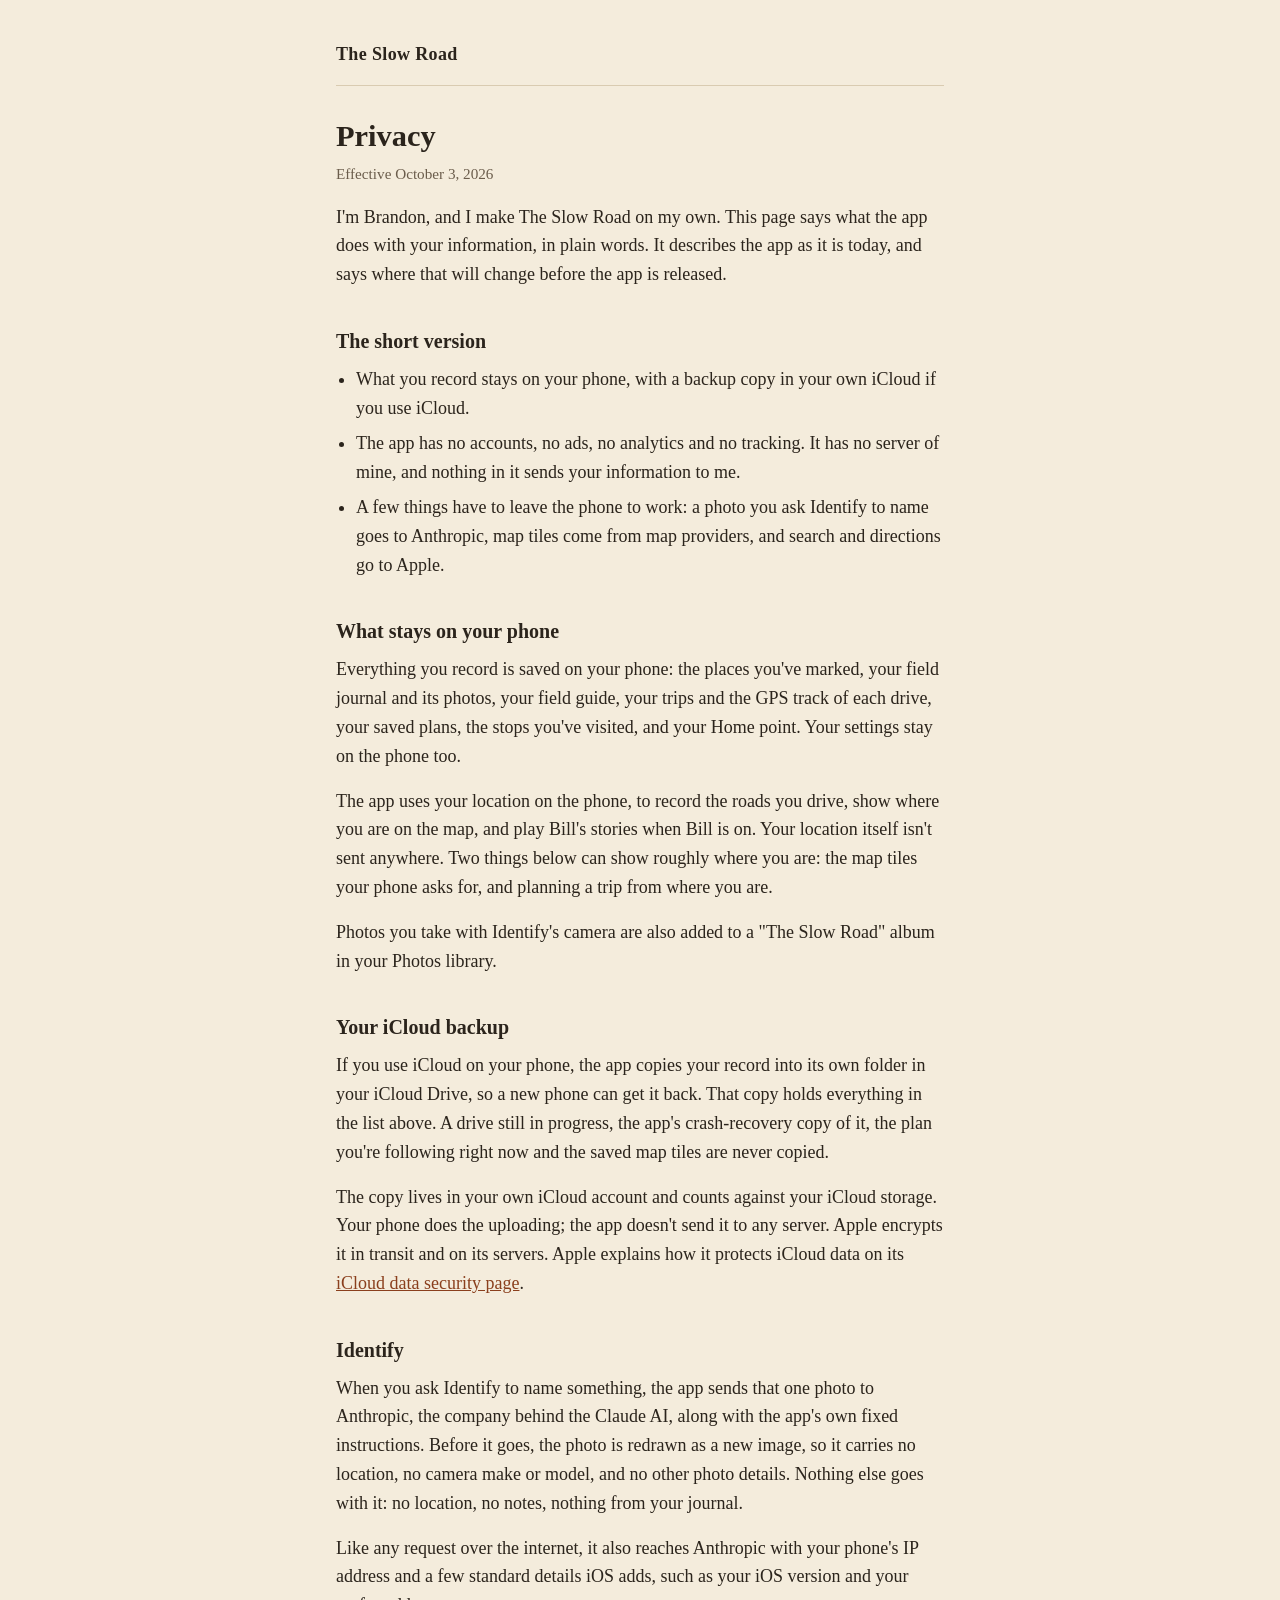
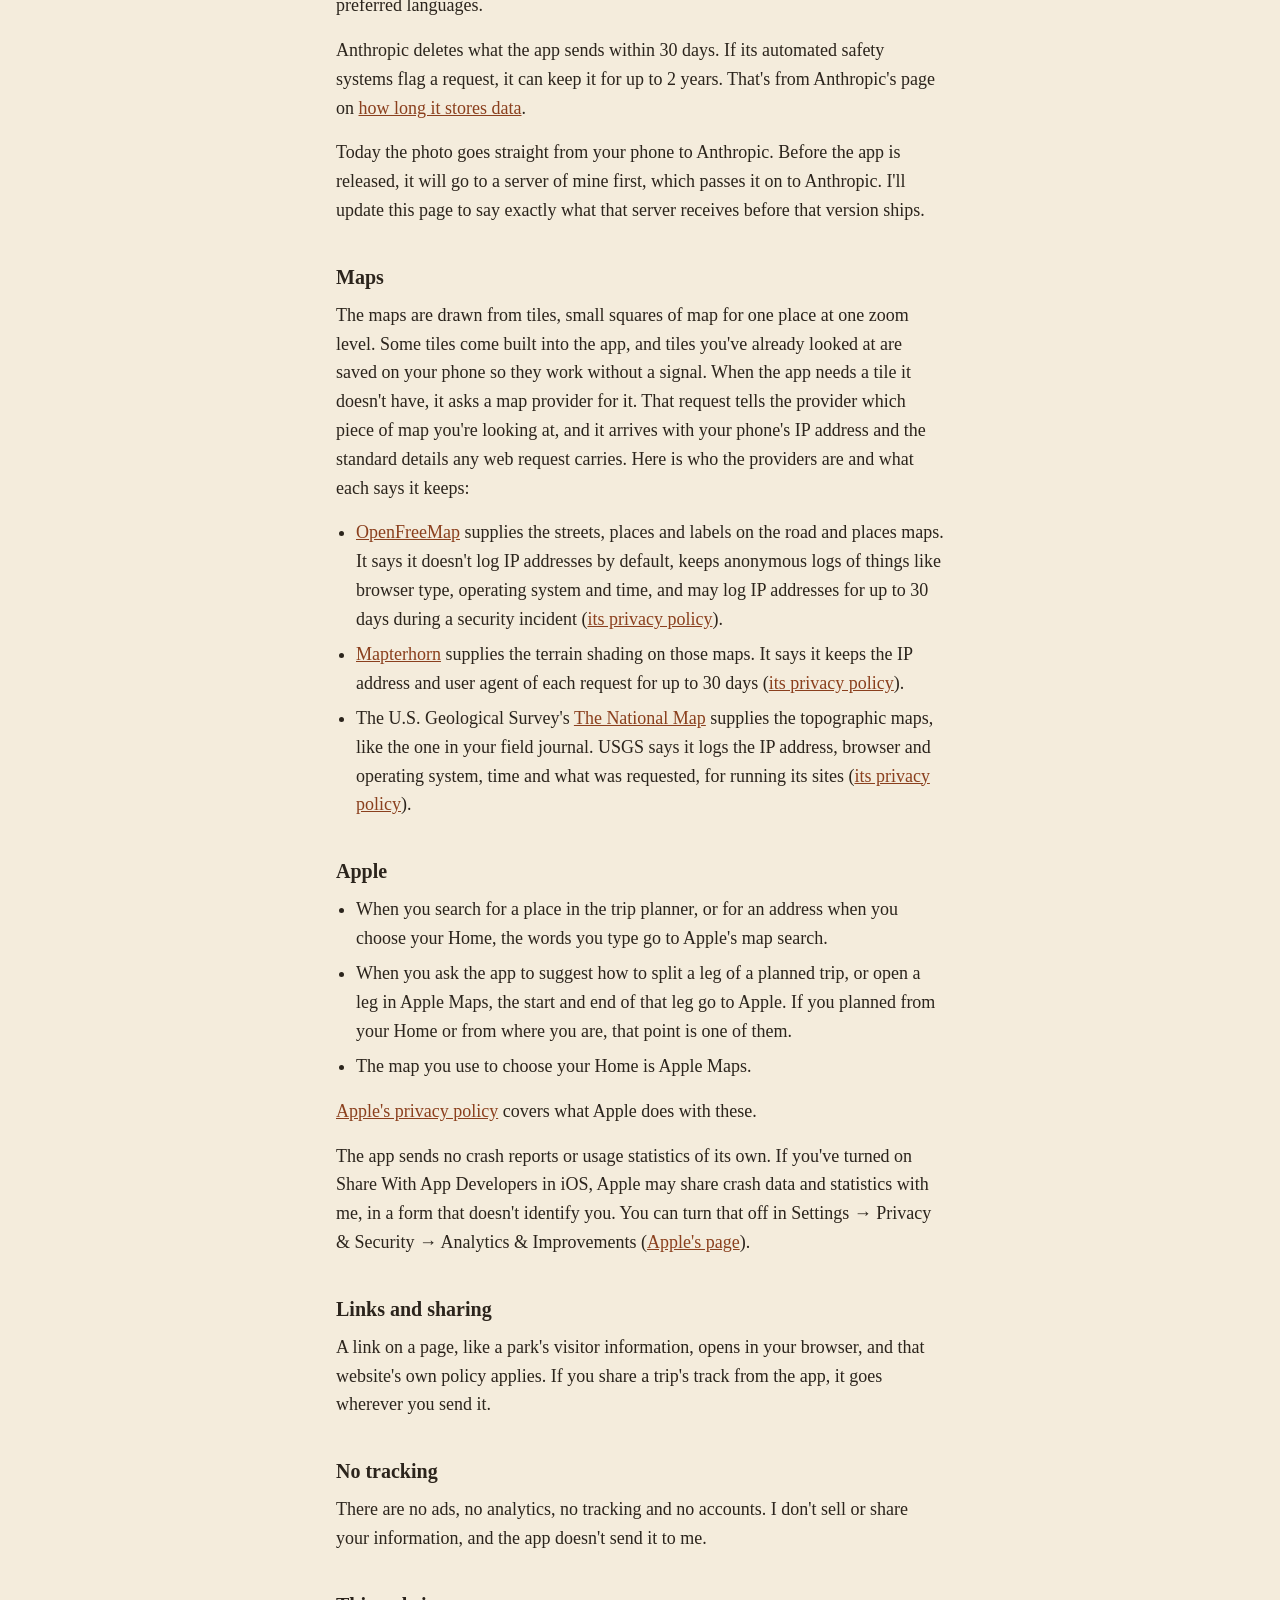
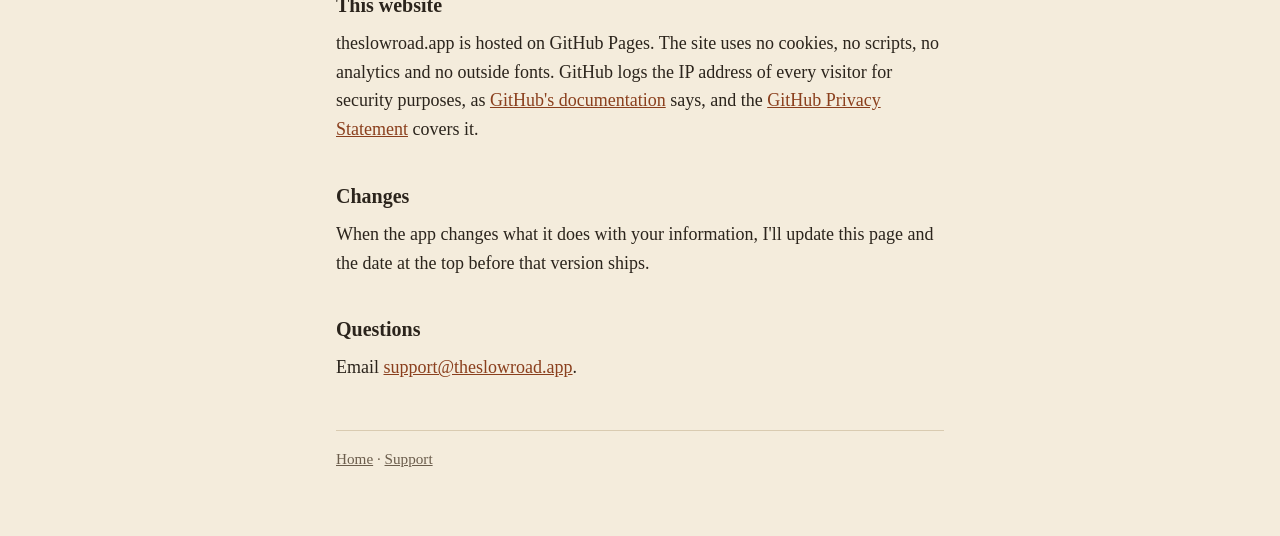
==== privacy/index.html @ 3a7cddea "Draft the home page, the privacy policy and the support page Plain HTML and CSS, no scripts, cookies" ====
<!doctype html>
<html lang="en">
<head>
<meta charset="utf-8">
<meta name="viewport" content="width=device-width, initial-scale=1">
<title>Privacy · The Slow Road</title>
<link rel="stylesheet" href="/style.css">
</head>
<body>
<main>
<header class="site"><a href="/">The Slow Road</a></header>

<h1>Privacy</h1>
<p class="meta">Effective October 3, 2026</p>

<p>I'm Brandon, and I make The Slow Road on my own. This page says what the app does with your information, in plain words. It describes the app as it is today, and says where that will change before the app is released.</p>

<h2>The short version</h2>
<ul>
<li>What you record stays on your phone, with a backup copy in your own iCloud if you use iCloud.</li>
<li>The app has no accounts, no ads, no analytics and no tracking. It has no server of mine, and nothing in it sends your information to me.</li>
<li>A few things have to leave the phone to work: a photo you ask Identify to name goes to Anthropic, map tiles come from map providers, and search and directions go to Apple.</li>
</ul>

<h2>What stays on your phone</h2>
<p>Everything you record is saved on your phone: the places you've marked, your field journal and its photos, your field guide, your trips and the GPS track of each drive, your saved plans, the stops you've visited, and your Home point. Your settings stay on the phone too.</p>
<p>The app uses your location on the phone, to record the roads you drive, show where you are on the map, and play Bill's stories when Bill is on. Your location itself isn't sent anywhere. Two things below can show roughly where you are: the map tiles your phone asks for, and planning a trip from where you are.</p>
<p>Photos you take with Identify's camera are also added to a "The Slow Road" album in your Photos library.</p>

<h2>Your iCloud backup</h2>
<p>If you use iCloud on your phone, the app copies your record into its own folder in your iCloud Drive, so a new phone can get it back. That copy holds everything in the list above. A drive still in progress, the app's crash-recovery copy of it, the plan you're following right now and the saved map tiles are never copied.</p>
<p>The copy lives in your own iCloud account and counts against your iCloud storage. Your phone does the uploading; the app doesn't send it to any server. Apple encrypts it in transit and on its servers. Apple explains how it protects iCloud data on its <a href="https://support.apple.com/en-us/102651">iCloud data security page</a>.</p>

<h2>Identify</h2>
<p>When you ask Identify to name something, the app sends that one photo to Anthropic, the company behind the Claude AI, along with the app's own fixed instructions. Before it goes, the photo is redrawn as a new image, so it carries no location, no camera make or model, and no other photo details. Nothing else goes with it: no location, no notes, nothing from your journal.</p>
<p>Like any request over the internet, it also reaches Anthropic with your phone's IP address and a few standard details iOS adds, such as your iOS version and your preferred languages.</p>
<p>Anthropic deletes what the app sends within 30 days. If its automated safety systems flag a request, it can keep it for up to 2 years. That's from Anthropic's page on <a href="https://privacy.claude.com/en/articles/7996866-how-long-do-you-store-personal-data">how long it stores data</a>.</p>
<p>Today the photo goes straight from your phone to Anthropic. Before the app is released, it will go to a server of mine first, which passes it on to Anthropic. I'll update this page to say exactly what that server receives before that version ships.</p>

<h2>Maps</h2>
<p>The maps are drawn from tiles, small squares of map for one place at one zoom level. Some tiles come built into the app, and tiles you've already looked at are saved on your phone so they work without a signal. When the app needs a tile it doesn't have, it asks a map provider for it. That request tells the provider which piece of map you're looking at, and it arrives with your phone's IP address and the standard details any web request carries. Here is who the providers are and what each says it keeps:</p>
<ul>
<li><a href="https://openfreemap.org/">OpenFreeMap</a> supplies the streets, places and labels on the road and places maps. It says it doesn't log IP addresses by default, keeps anonymous logs of things like browser type, operating system and time, and may log IP addresses for up to 30 days during a security incident (<a href="https://openfreemap.org/privacy/">its privacy policy</a>).</li>
<li><a href="https://mapterhorn.com/">Mapterhorn</a> supplies the terrain shading on those maps. It says it keeps the IP address and user agent of each request for up to 30 days (<a href="https://mapterhorn.com/privacy-policy/">its privacy policy</a>).</li>
<li>The U.S. Geological Survey's <a href="https://www.usgs.gov/programs/national-geospatial-program/national-map">The National Map</a> supplies the topographic maps, like the one in your field journal. USGS says it logs the IP address, browser and operating system, time and what was requested, for running its sites (<a href="https://www.usgs.gov/privacy-policies">its privacy policy</a>).</li>
</ul>

<h2>Apple</h2>
<ul>
<li>When you search for a place in the trip planner, or for an address when you choose your Home, the words you type go to Apple's map search.</li>
<li>When you ask the app to suggest how to split a leg of a planned trip, or open a leg in Apple Maps, the start and end of that leg go to Apple. If you planned from your Home or from where you are, that point is one of them.</li>
<li>The map you use to choose your Home is Apple Maps.</li>
</ul>
<p><a href="https://www.apple.com/legal/privacy/">Apple's privacy policy</a> covers what Apple does with these.</p>
<p>The app sends no crash reports or usage statistics of its own. If you've turned on Share With App Developers in iOS, Apple may share crash data and statistics with me, in a form that doesn't identify you. You can turn that off in Settings → Privacy &amp; Security → Analytics &amp; Improvements (<a href="https://www.apple.com/legal/privacy/data/en/app-analytics/">Apple's page</a>).</p>

<h2>Links and sharing</h2>
<p>A link on a page, like a park's visitor information, opens in your browser, and that website's own policy applies. If you share a trip's track from the app, it goes wherever you send it.</p>

<h2>No tracking</h2>
<p>There are no ads, no analytics, no tracking and no accounts. I don't sell or share your information, and the app doesn't send it to me.</p>

<h2>This website</h2>
<p>theslowroad.app is hosted on GitHub Pages. The site uses no cookies, no scripts, no analytics and no outside fonts. GitHub logs the IP address of every visitor for security purposes, as <a href="https://docs.github.com/en/pages/getting-started-with-github-pages/about-github-pages">GitHub's documentation</a> says, and the <a href="https://docs.github.com/en/site-policy/privacy-policies/github-general-privacy-statement">GitHub Privacy Statement</a> covers it.</p>

<h2>Changes</h2>
<p>When the app changes what it does with your information, I'll update this page and the date at the top before that version ships.</p>

<h2>Questions</h2>
<p>Email <a href="mailto:support@theslowroad.app">support@theslowroad.app</a>.</p>

<footer><a href="/">Home</a> · <a href="/support/">Support</a></footer>
</main>
</body>
</html>
---- style.css ----
:root {
  --paper: #f4ecdc;
  --ink: #2b241c;
  --muted: #6b5d4c;
  --rule: #d9cbb1;
  --link: #8a3f1d;
}

* { box-sizing: border-box; }

html { -webkit-text-size-adjust: 100%; }

body {
  margin: 0;
  background: var(--paper);
  color: var(--ink);
  font-family: Georgia, "Iowan Old Style", "Times New Roman", serif;
  font-size: 18px;
  line-height: 1.6;
}

main {
  max-width: 40rem;
  margin: 0 auto;
  padding: 2.5rem 1rem 4rem;
}

header.site {
  margin-bottom: 2rem;
  padding-bottom: 1rem;
  border-bottom: 1px solid var(--rule);
}

header.site a {
  color: var(--ink);
  text-decoration: none;
  font-weight: bold;
  letter-spacing: 0.02em;
}

h1 { font-size: 1.9rem; line-height: 1.2; margin: 0 0 0.5rem; }
h2 { font-size: 1.25rem; margin: 2.25rem 0 0.5rem; }

p, ul { margin: 0 0 1rem; }
ul { padding-left: 1.25rem; }
li { margin-bottom: 0.4rem; }

a { color: var(--link); }

.meta { color: var(--muted); font-size: 0.95rem; }

footer {
  margin-top: 3rem;
  padding-top: 1rem;
  border-top: 1px solid var(--rule);
  color: var(--muted);
  font-size: 0.95rem;
}

footer a { color: var(--muted); }
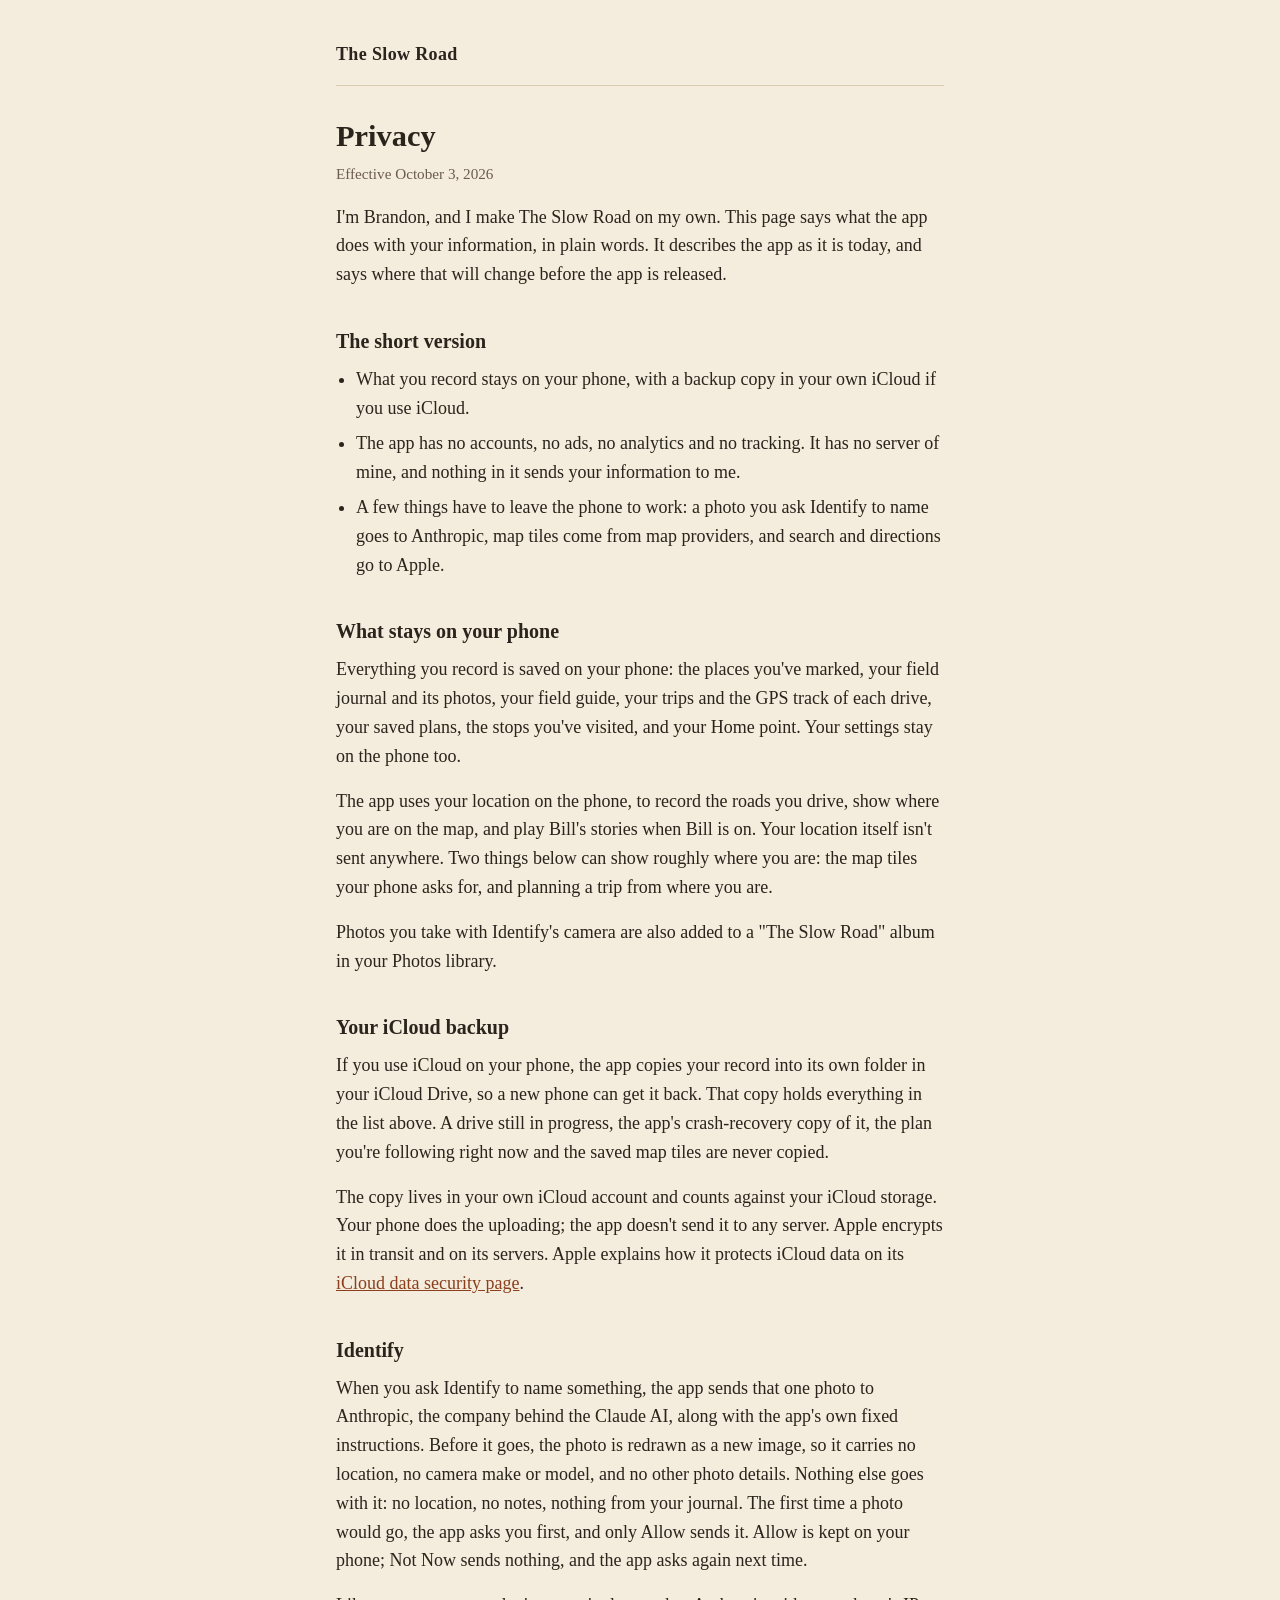
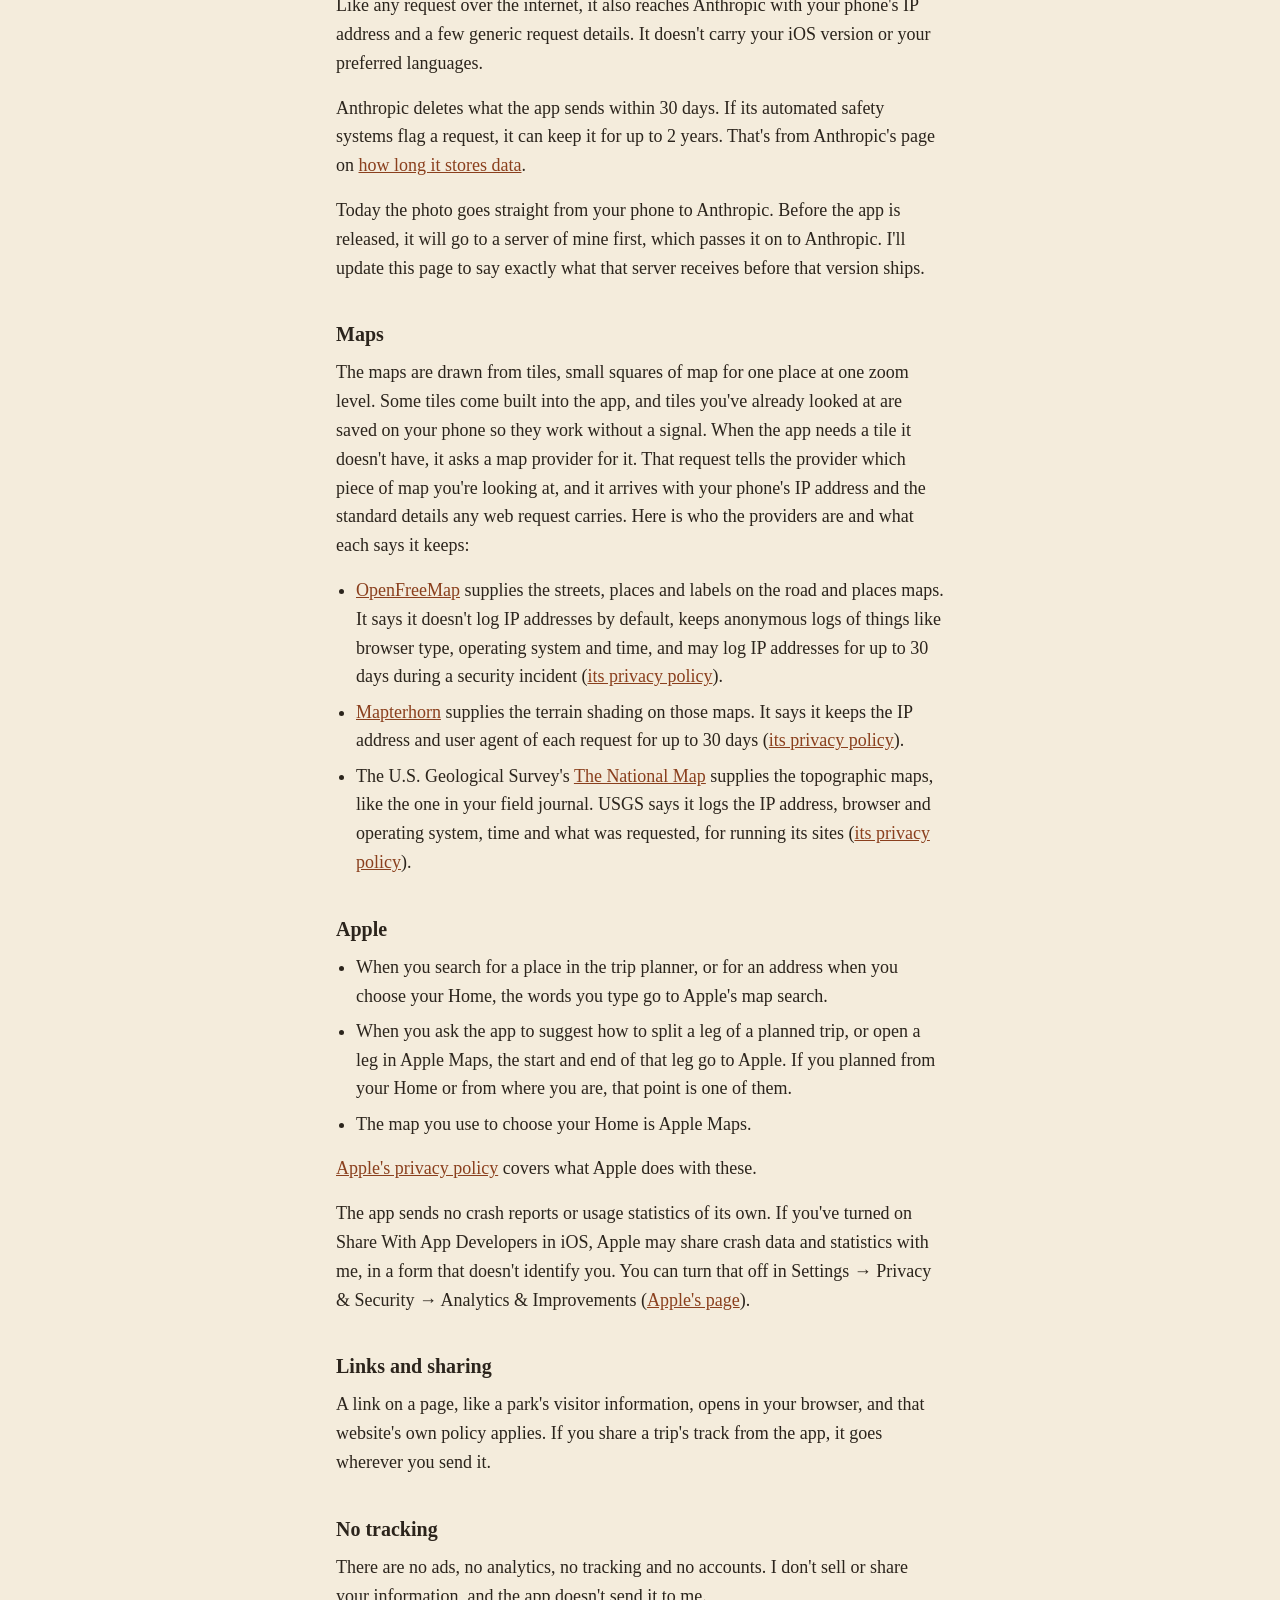
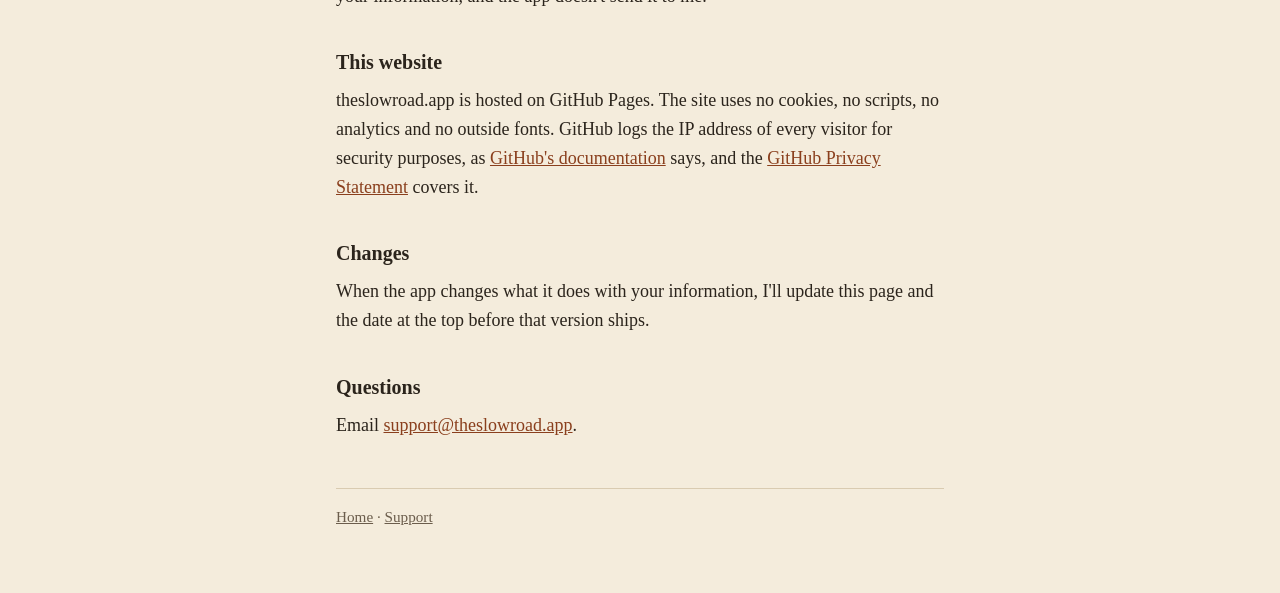
==== commit a05d8d72: "Publish: the Identify section says the app asks first and the request carries no iOS version or lang" ====
--- a/privacy/index.html
+++ b/privacy/index.html
@@ -32,8 +32,8 @@
 <p>The copy lives in your own iCloud account and counts against your iCloud storage. Your phone does the uploading; the app doesn't send it to any server. Apple encrypts it in transit and on its servers. Apple explains how it protects iCloud data on its <a href="https://support.apple.com/en-us/102651">iCloud data security page</a>.</p>
 
 <h2>Identify</h2>
-<p>When you ask Identify to name something, the app sends that one photo to Anthropic, the company behind the Claude AI, along with the app's own fixed instructions. Before it goes, the photo is redrawn as a new image, so it carries no location, no camera make or model, and no other photo details. Nothing else goes with it: no location, no notes, nothing from your journal.</p>
-<p>Like any request over the internet, it also reaches Anthropic with your phone's IP address and a few standard details iOS adds, such as your iOS version and your preferred languages.</p>
+<p>When you ask Identify to name something, the app sends that one photo to Anthropic, the company behind the Claude AI, along with the app's own fixed instructions. Before it goes, the photo is redrawn as a new image, so it carries no location, no camera make or model, and no other photo details. Nothing else goes with it: no location, no notes, nothing from your journal. The first time a photo would go, the app asks you first, and only Allow sends it. Allow is kept on your phone; Not Now sends nothing, and the app asks again next time.</p>
+<p>Like any request over the internet, it also reaches Anthropic with your phone's IP address and a few generic request details. It doesn't carry your iOS version or your preferred languages.</p>
 <p>Anthropic deletes what the app sends within 30 days. If its automated safety systems flag a request, it can keep it for up to 2 years. That's from Anthropic's page on <a href="https://privacy.claude.com/en/articles/7996866-how-long-do-you-store-personal-data">how long it stores data</a>.</p>
 <p>Today the photo goes straight from your phone to Anthropic. Before the app is released, it will go to a server of mine first, which passes it on to Anthropic. I'll update this page to say exactly what that server receives before that version ships.</p>
 
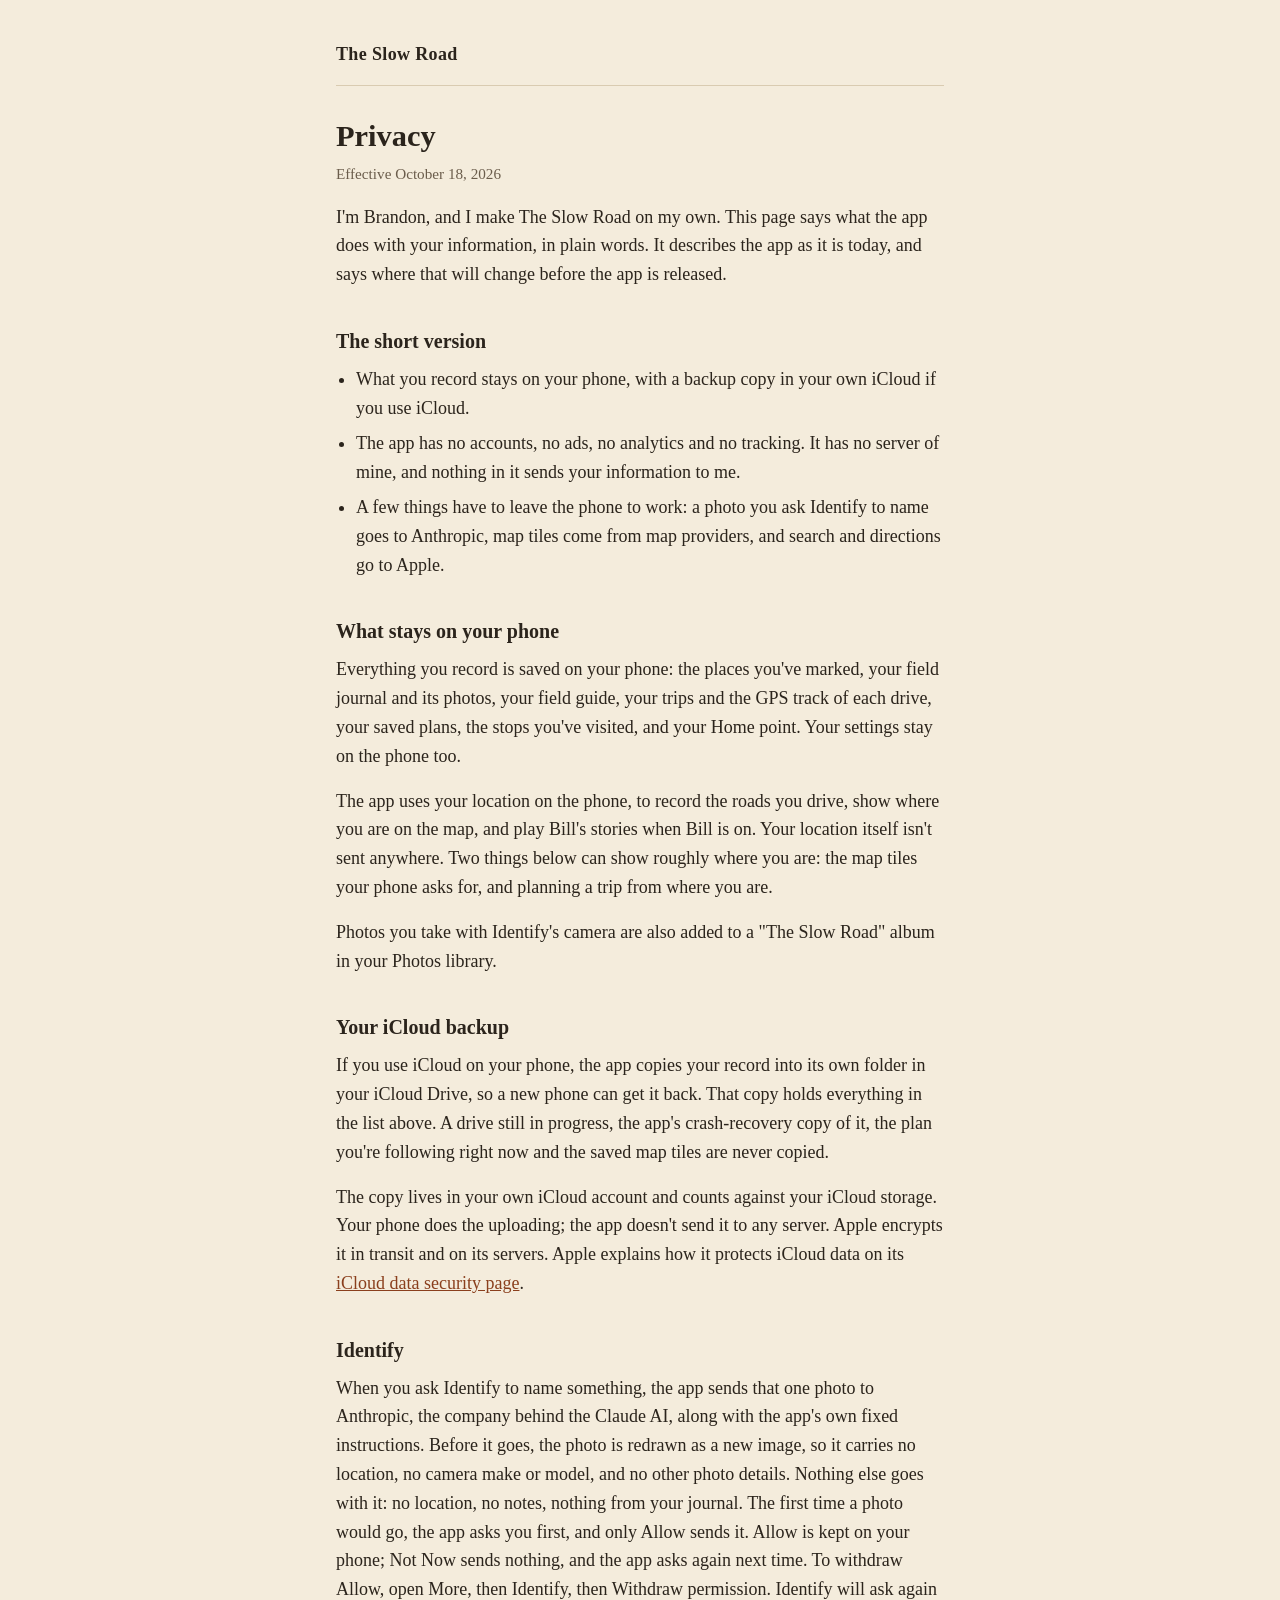
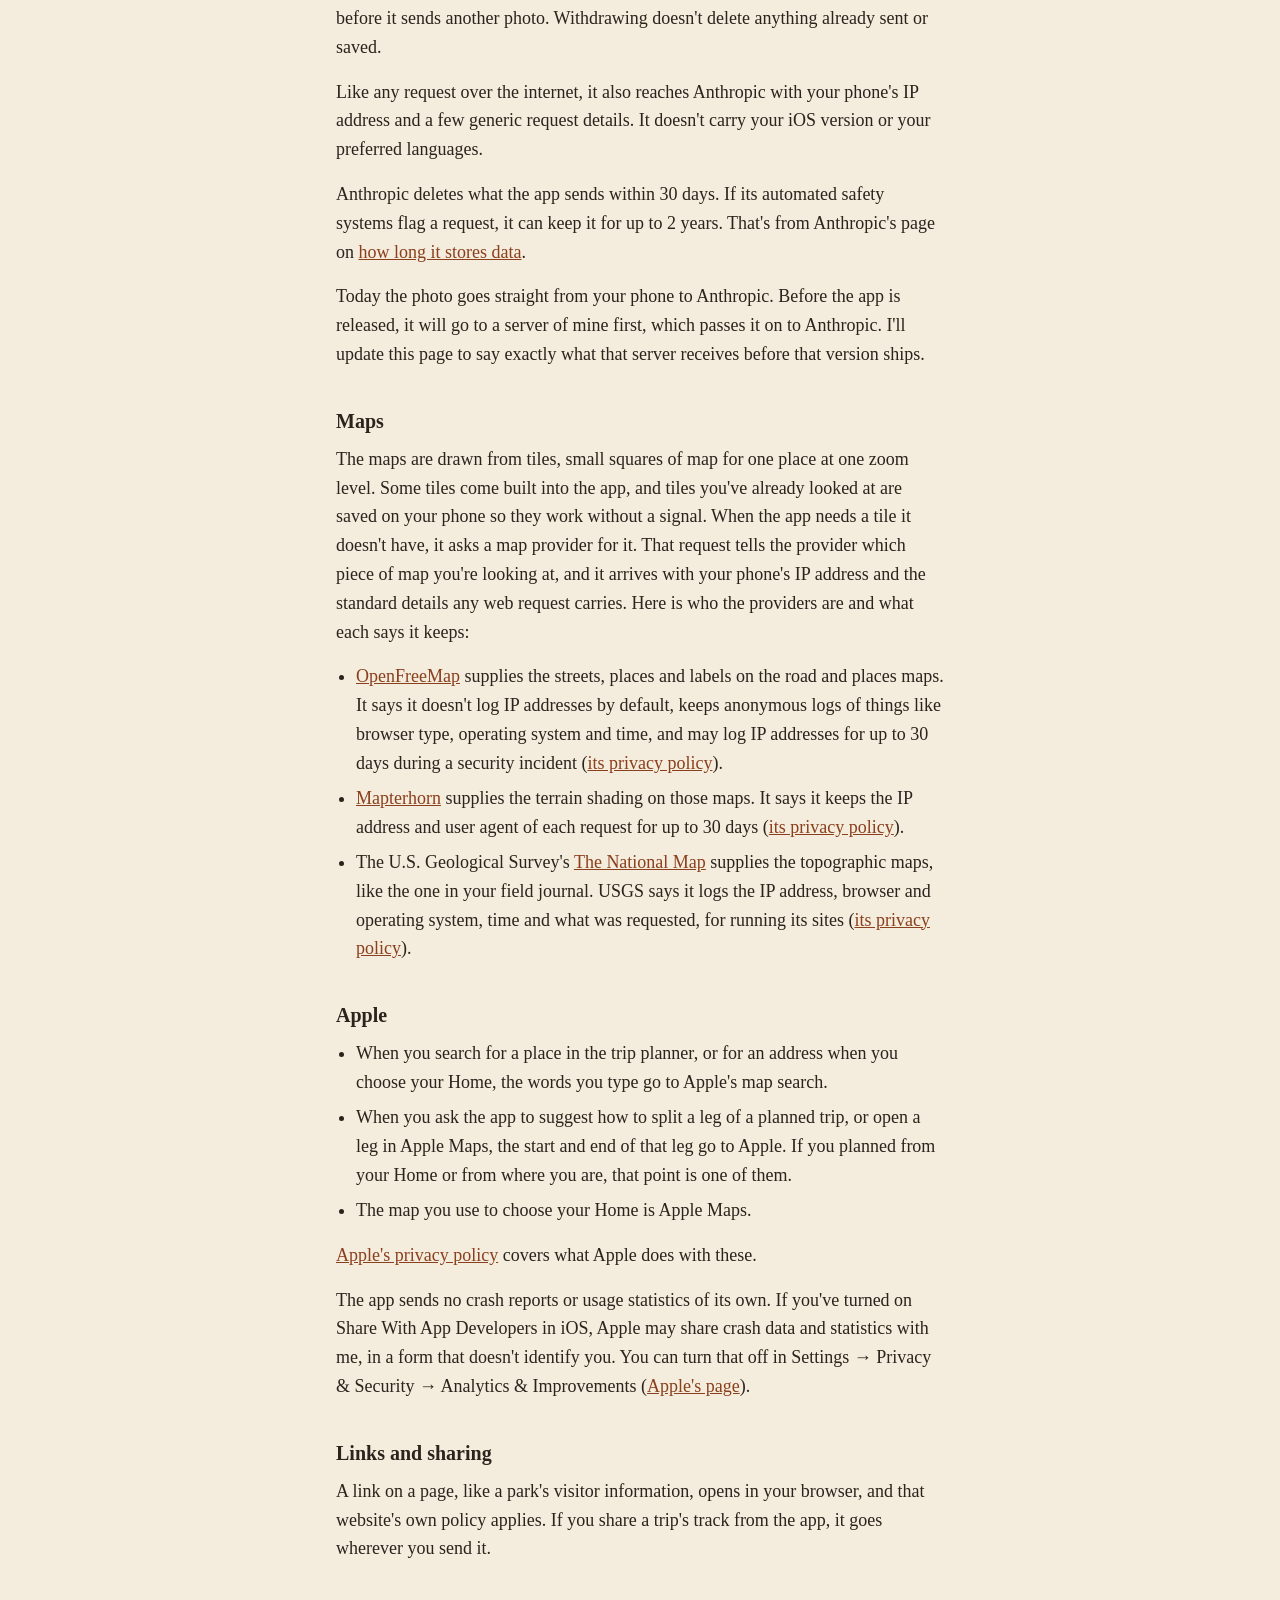
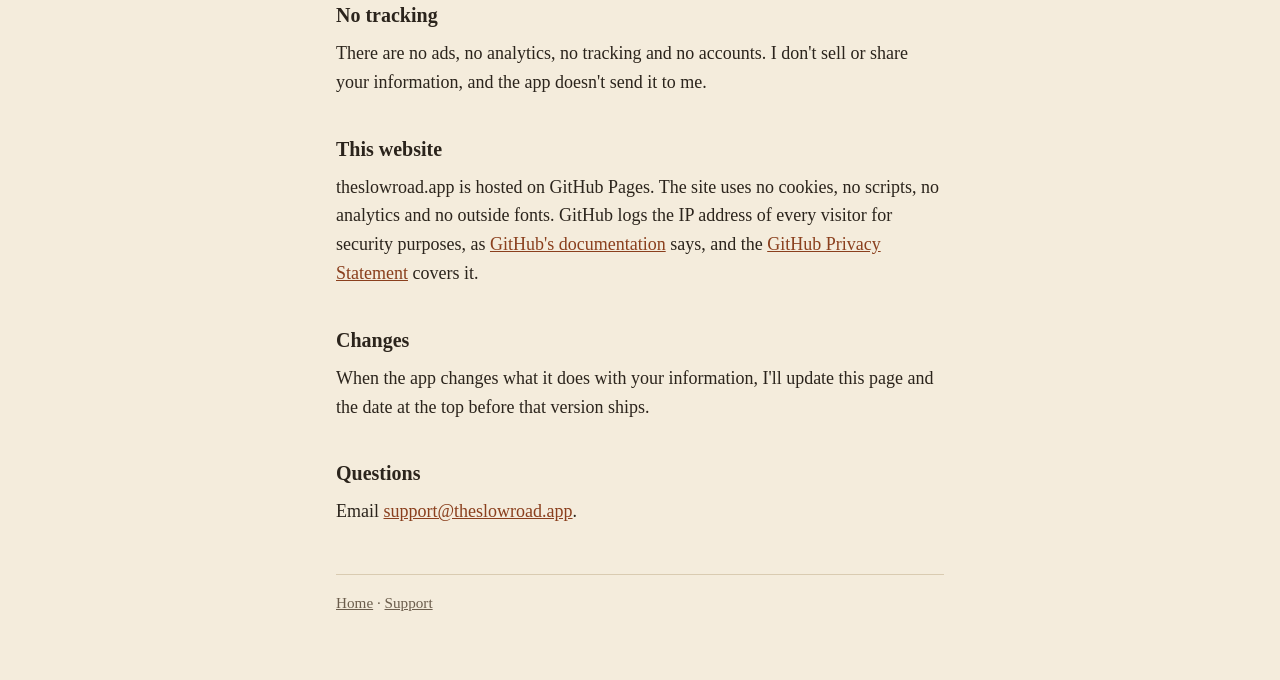
==== commit 33aa6995: "Publish: the Identify section says how to withdraw Allow; effective October 18, 2026 Brandon's pick " ====
--- a/privacy/index.html
+++ b/privacy/index.html
@@ -11,7 +11,7 @@
 <header class="site"><a href="/">The Slow Road</a></header>
 
 <h1>Privacy</h1>
-<p class="meta">Effective October 3, 2026</p>
+<p class="meta">Effective October 18, 2026</p>
 
 <p>I'm Brandon, and I make The Slow Road on my own. This page says what the app does with your information, in plain words. It describes the app as it is today, and says where that will change before the app is released.</p>
 
@@ -32,7 +32,7 @@
 <p>The copy lives in your own iCloud account and counts against your iCloud storage. Your phone does the uploading; the app doesn't send it to any server. Apple encrypts it in transit and on its servers. Apple explains how it protects iCloud data on its <a href="https://support.apple.com/en-us/102651">iCloud data security page</a>.</p>
 
 <h2>Identify</h2>
-<p>When you ask Identify to name something, the app sends that one photo to Anthropic, the company behind the Claude AI, along with the app's own fixed instructions. Before it goes, the photo is redrawn as a new image, so it carries no location, no camera make or model, and no other photo details. Nothing else goes with it: no location, no notes, nothing from your journal. The first time a photo would go, the app asks you first, and only Allow sends it. Allow is kept on your phone; Not Now sends nothing, and the app asks again next time.</p>
+<p>When you ask Identify to name something, the app sends that one photo to Anthropic, the company behind the Claude AI, along with the app's own fixed instructions. Before it goes, the photo is redrawn as a new image, so it carries no location, no camera make or model, and no other photo details. Nothing else goes with it: no location, no notes, nothing from your journal. The first time a photo would go, the app asks you first, and only Allow sends it. Allow is kept on your phone; Not Now sends nothing, and the app asks again next time. To withdraw Allow, open More, then Identify, then Withdraw permission. Identify will ask again before it sends another photo. Withdrawing doesn't delete anything already sent or saved.</p>
 <p>Like any request over the internet, it also reaches Anthropic with your phone's IP address and a few generic request details. It doesn't carry your iOS version or your preferred languages.</p>
 <p>Anthropic deletes what the app sends within 30 days. If its automated safety systems flag a request, it can keep it for up to 2 years. That's from Anthropic's page on <a href="https://privacy.claude.com/en/articles/7996866-how-long-do-you-store-personal-data">how long it stores data</a>.</p>
 <p>Today the photo goes straight from your phone to Anthropic. Before the app is released, it will go to a server of mine first, which passes it on to Anthropic. I'll update this page to say exactly what that server receives before that version ships.</p>
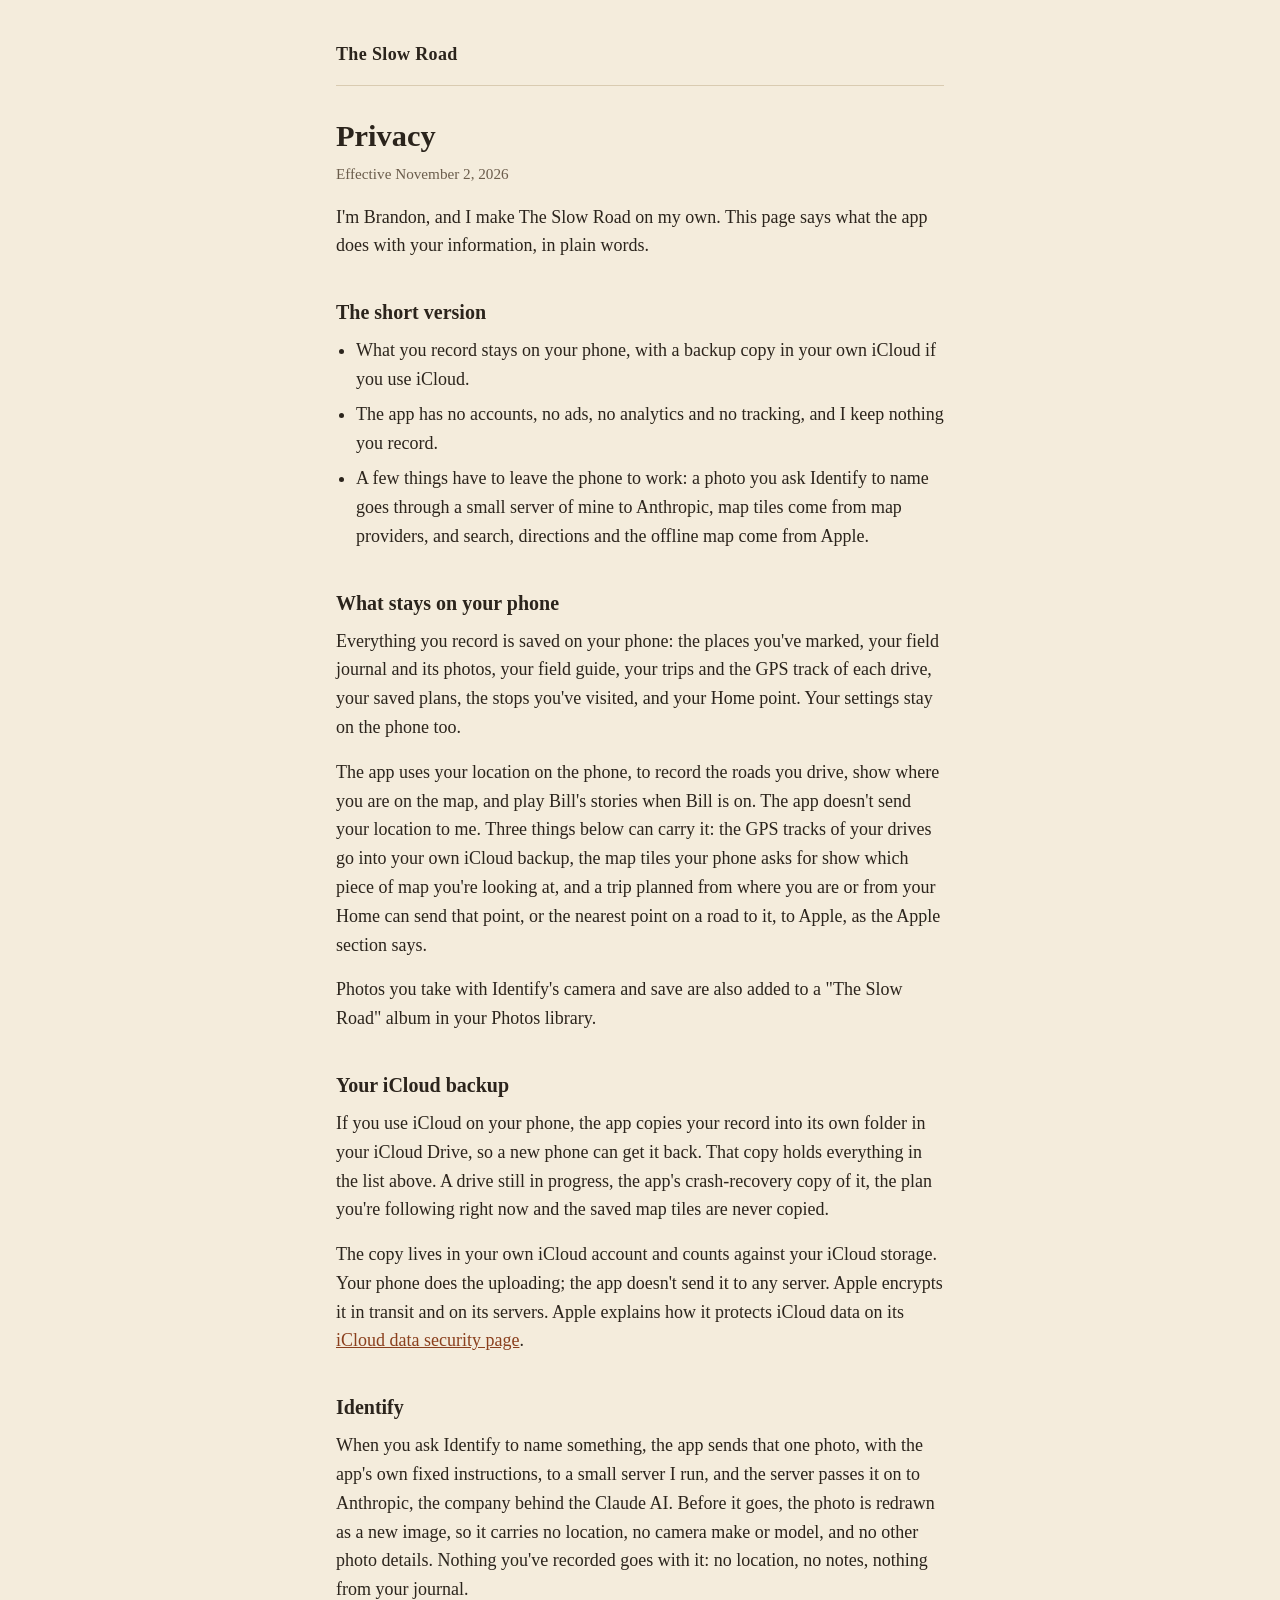
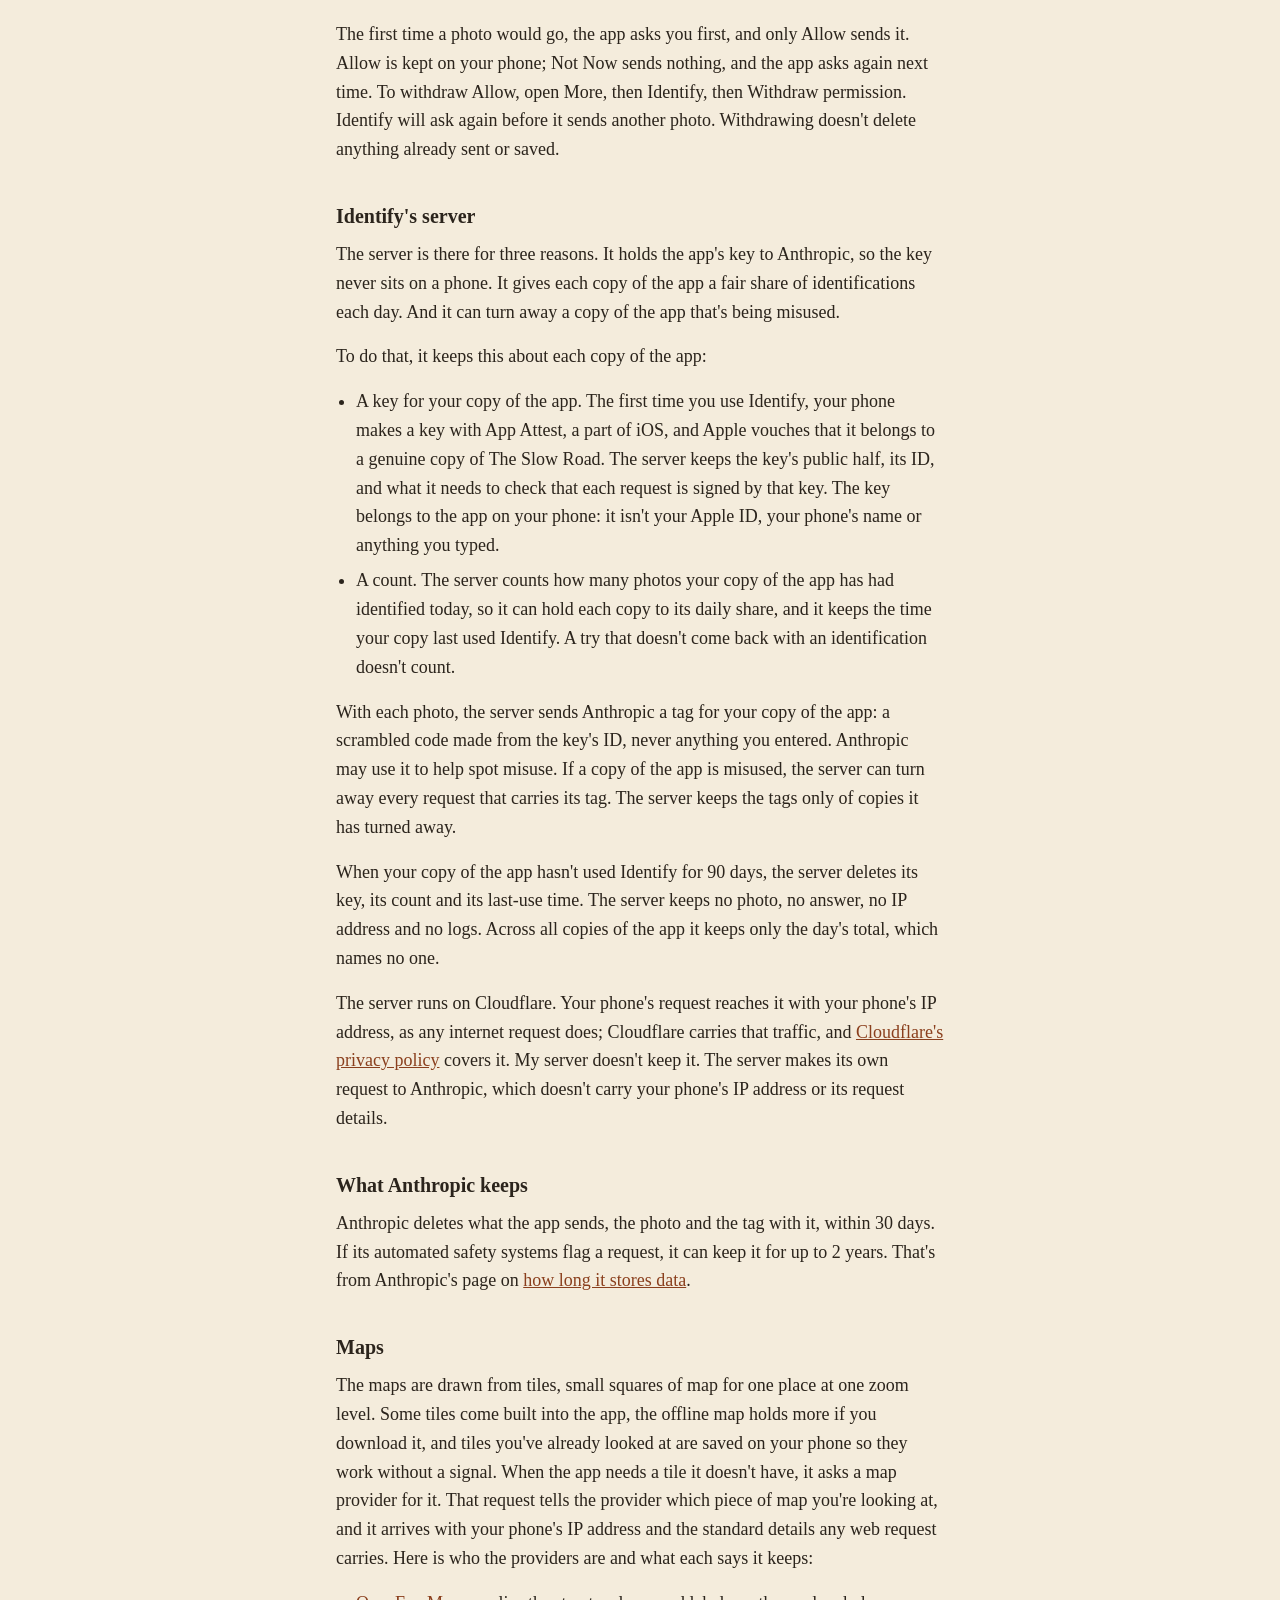
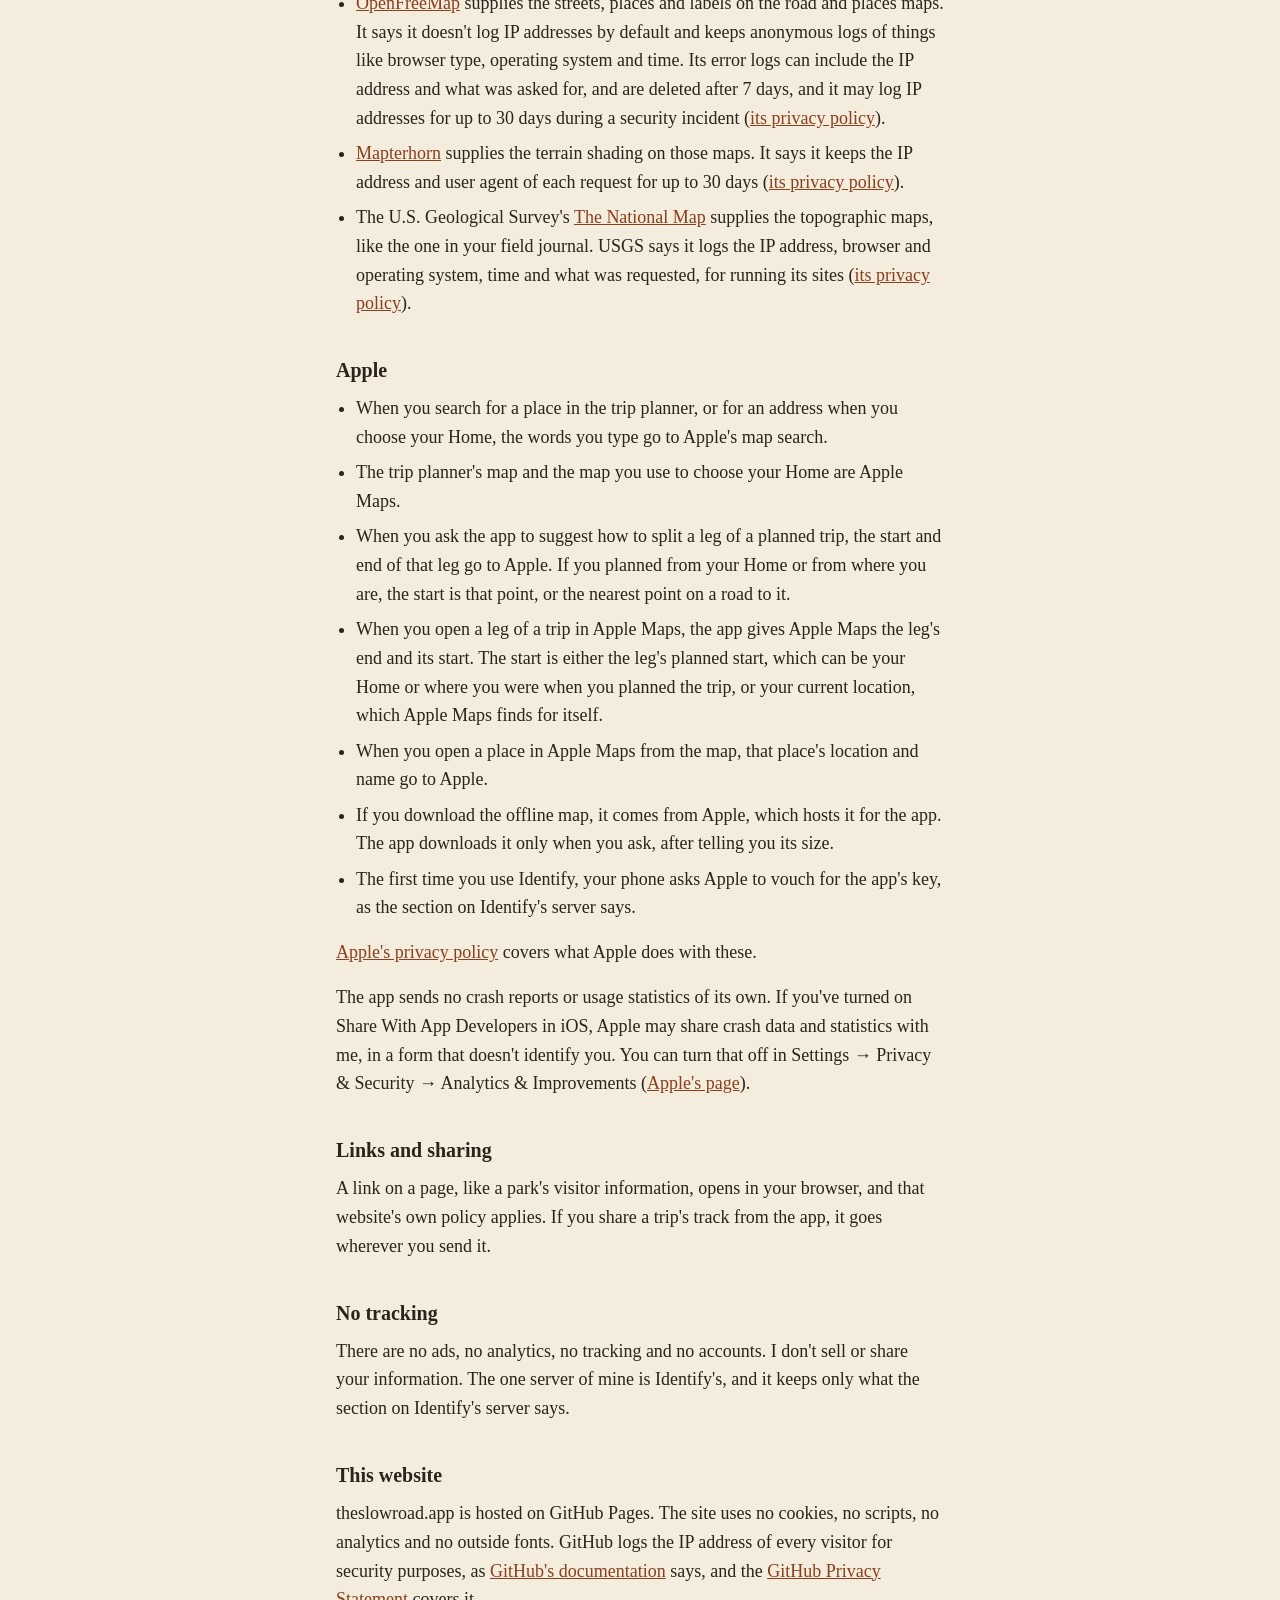
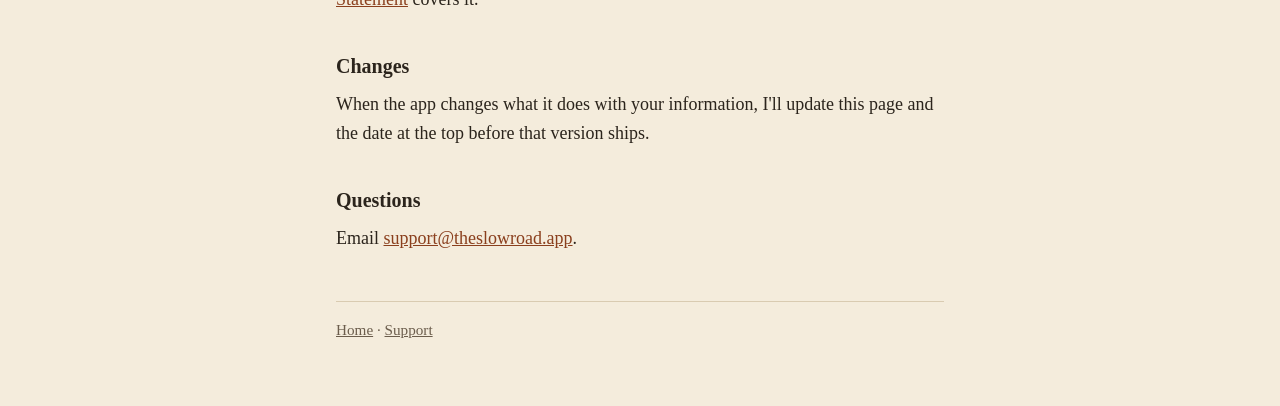
==== commit b1b212dc: "Publish: the policy discloses Identify's key server; effective November 2, 2026 The privacy policy f" ====
--- a/privacy/index.html
+++ b/privacy/index.html
@@ -11,36 +11,48 @@
 <header class="site"><a href="/">The Slow Road</a></header>
 
 <h1>Privacy</h1>
-<p class="meta">Effective October 18, 2026</p>
+<p class="meta">Effective November 2, 2026</p>
 
-<p>I'm Brandon, and I make The Slow Road on my own. This page says what the app does with your information, in plain words. It describes the app as it is today, and says where that will change before the app is released.</p>
+<p>I'm Brandon, and I make The Slow Road on my own. This page says what the app does with your information, in plain words.</p>
 
 <h2>The short version</h2>
 <ul>
 <li>What you record stays on your phone, with a backup copy in your own iCloud if you use iCloud.</li>
-<li>The app has no accounts, no ads, no analytics and no tracking. It has no server of mine, and nothing in it sends your information to me.</li>
-<li>A few things have to leave the phone to work: a photo you ask Identify to name goes to Anthropic, map tiles come from map providers, and search and directions go to Apple.</li>
+<li>The app has no accounts, no ads, no analytics and no tracking, and I keep nothing you record.</li>
+<li>A few things have to leave the phone to work: a photo you ask Identify to name goes through a small server of mine to Anthropic, map tiles come from map providers, and search, directions and the offline map come from Apple.</li>
 </ul>
 
 <h2>What stays on your phone</h2>
 <p>Everything you record is saved on your phone: the places you've marked, your field journal and its photos, your field guide, your trips and the GPS track of each drive, your saved plans, the stops you've visited, and your Home point. Your settings stay on the phone too.</p>
-<p>The app uses your location on the phone, to record the roads you drive, show where you are on the map, and play Bill's stories when Bill is on. Your location itself isn't sent anywhere. Two things below can show roughly where you are: the map tiles your phone asks for, and planning a trip from where you are.</p>
-<p>Photos you take with Identify's camera are also added to a "The Slow Road" album in your Photos library.</p>
+<p>The app uses your location on the phone, to record the roads you drive, show where you are on the map, and play Bill's stories when Bill is on. The app doesn't send your location to me. Three things below can carry it: the GPS tracks of your drives go into your own iCloud backup, the map tiles your phone asks for show which piece of map you're looking at, and a trip planned from where you are or from your Home can send that point, or the nearest point on a road to it, to Apple, as the Apple section says.</p>
+<p>Photos you take with Identify's camera and save are also added to a "The Slow Road" album in your Photos library.</p>
 
 <h2>Your iCloud backup</h2>
 <p>If you use iCloud on your phone, the app copies your record into its own folder in your iCloud Drive, so a new phone can get it back. That copy holds everything in the list above. A drive still in progress, the app's crash-recovery copy of it, the plan you're following right now and the saved map tiles are never copied.</p>
 <p>The copy lives in your own iCloud account and counts against your iCloud storage. Your phone does the uploading; the app doesn't send it to any server. Apple encrypts it in transit and on its servers. Apple explains how it protects iCloud data on its <a href="https://support.apple.com/en-us/102651">iCloud data security page</a>.</p>
 
 <h2>Identify</h2>
-<p>When you ask Identify to name something, the app sends that one photo to Anthropic, the company behind the Claude AI, along with the app's own fixed instructions. Before it goes, the photo is redrawn as a new image, so it carries no location, no camera make or model, and no other photo details. Nothing else goes with it: no location, no notes, nothing from your journal. The first time a photo would go, the app asks you first, and only Allow sends it. Allow is kept on your phone; Not Now sends nothing, and the app asks again next time. To withdraw Allow, open More, then Identify, then Withdraw permission. Identify will ask again before it sends another photo. Withdrawing doesn't delete anything already sent or saved.</p>
-<p>Like any request over the internet, it also reaches Anthropic with your phone's IP address and a few generic request details. It doesn't carry your iOS version or your preferred languages.</p>
-<p>Anthropic deletes what the app sends within 30 days. If its automated safety systems flag a request, it can keep it for up to 2 years. That's from Anthropic's page on <a href="https://privacy.claude.com/en/articles/7996866-how-long-do-you-store-personal-data">how long it stores data</a>.</p>
-<p>Today the photo goes straight from your phone to Anthropic. Before the app is released, it will go to a server of mine first, which passes it on to Anthropic. I'll update this page to say exactly what that server receives before that version ships.</p>
+<p>When you ask Identify to name something, the app sends that one photo, with the app's own fixed instructions, to a small server I run, and the server passes it on to Anthropic, the company behind the Claude AI. Before it goes, the photo is redrawn as a new image, so it carries no location, no camera make or model, and no other photo details. Nothing you've recorded goes with it: no location, no notes, nothing from your journal.</p>
+<p>The first time a photo would go, the app asks you first, and only Allow sends it. Allow is kept on your phone; Not Now sends nothing, and the app asks again next time. To withdraw Allow, open More, then Identify, then Withdraw permission. Identify will ask again before it sends another photo. Withdrawing doesn't delete anything already sent or saved.</p>
+
+<h2>Identify's server</h2>
+<p>The server is there for three reasons. It holds the app's key to Anthropic, so the key never sits on a phone. It gives each copy of the app a fair share of identifications each day. And it can turn away a copy of the app that's being misused.</p>
+<p>To do that, it keeps this about each copy of the app:</p>
+<ul>
+<li>A key for your copy of the app. The first time you use Identify, your phone makes a key with App Attest, a part of iOS, and Apple vouches that it belongs to a genuine copy of The Slow Road. The server keeps the key's public half, its ID, and what it needs to check that each request is signed by that key. The key belongs to the app on your phone: it isn't your Apple ID, your phone's name or anything you typed.</li>
+<li>A count. The server counts how many photos your copy of the app has had identified today, so it can hold each copy to its daily share, and it keeps the time your copy last used Identify. A try that doesn't come back with an identification doesn't count.</li>
+</ul>
+<p>With each photo, the server sends Anthropic a tag for your copy of the app: a scrambled code made from the key's ID, never anything you entered. Anthropic may use it to help spot misuse. If a copy of the app is misused, the server can turn away every request that carries its tag. The server keeps the tags only of copies it has turned away.</p>
+<p>When your copy of the app hasn't used Identify for 90 days, the server deletes its key, its count and its last-use time. The server keeps no photo, no answer, no IP address and no logs. Across all copies of the app it keeps only the day's total, which names no one.</p>
+<p>The server runs on Cloudflare. Your phone's request reaches it with your phone's IP address, as any internet request does; Cloudflare carries that traffic, and <a href="https://www.cloudflare.com/privacypolicy/">Cloudflare's privacy policy</a> covers it. My server doesn't keep it. The server makes its own request to Anthropic, which doesn't carry your phone's IP address or its request details.</p>
+
+<h2>What Anthropic keeps</h2>
+<p>Anthropic deletes what the app sends, the photo and the tag with it, within 30 days. If its automated safety systems flag a request, it can keep it for up to 2 years. That's from Anthropic's page on <a href="https://privacy.claude.com/en/articles/7996866-how-long-do-you-store-personal-data">how long it stores data</a>.</p>
 
 <h2>Maps</h2>
-<p>The maps are drawn from tiles, small squares of map for one place at one zoom level. Some tiles come built into the app, and tiles you've already looked at are saved on your phone so they work without a signal. When the app needs a tile it doesn't have, it asks a map provider for it. That request tells the provider which piece of map you're looking at, and it arrives with your phone's IP address and the standard details any web request carries. Here is who the providers are and what each says it keeps:</p>
+<p>The maps are drawn from tiles, small squares of map for one place at one zoom level. Some tiles come built into the app, the offline map holds more if you download it, and tiles you've already looked at are saved on your phone so they work without a signal. When the app needs a tile it doesn't have, it asks a map provider for it. That request tells the provider which piece of map you're looking at, and it arrives with your phone's IP address and the standard details any web request carries. Here is who the providers are and what each says it keeps:</p>
 <ul>
-<li><a href="https://openfreemap.org/">OpenFreeMap</a> supplies the streets, places and labels on the road and places maps. It says it doesn't log IP addresses by default, keeps anonymous logs of things like browser type, operating system and time, and may log IP addresses for up to 30 days during a security incident (<a href="https://openfreemap.org/privacy/">its privacy policy</a>).</li>
+<li><a href="https://openfreemap.org/">OpenFreeMap</a> supplies the streets, places and labels on the road and places maps. It says it doesn't log IP addresses by default and keeps anonymous logs of things like browser type, operating system and time. Its error logs can include the IP address and what was asked for, and are deleted after 7 days, and it may log IP addresses for up to 30 days during a security incident (<a href="https://openfreemap.org/privacy/">its privacy policy</a>).</li>
 <li><a href="https://mapterhorn.com/">Mapterhorn</a> supplies the terrain shading on those maps. It says it keeps the IP address and user agent of each request for up to 30 days (<a href="https://mapterhorn.com/privacy-policy/">its privacy policy</a>).</li>
 <li>The U.S. Geological Survey's <a href="https://www.usgs.gov/programs/national-geospatial-program/national-map">The National Map</a> supplies the topographic maps, like the one in your field journal. USGS says it logs the IP address, browser and operating system, time and what was requested, for running its sites (<a href="https://www.usgs.gov/privacy-policies">its privacy policy</a>).</li>
 </ul>
@@ -48,8 +60,12 @@
 <h2>Apple</h2>
 <ul>
 <li>When you search for a place in the trip planner, or for an address when you choose your Home, the words you type go to Apple's map search.</li>
-<li>When you ask the app to suggest how to split a leg of a planned trip, or open a leg in Apple Maps, the start and end of that leg go to Apple. If you planned from your Home or from where you are, that point is one of them.</li>
-<li>The map you use to choose your Home is Apple Maps.</li>
+<li>The trip planner's map and the map you use to choose your Home are Apple Maps.</li>
+<li>When you ask the app to suggest how to split a leg of a planned trip, the start and end of that leg go to Apple. If you planned from your Home or from where you are, the start is that point, or the nearest point on a road to it.</li>
+<li>When you open a leg of a trip in Apple Maps, the app gives Apple Maps the leg's end and its start. The start is either the leg's planned start, which can be your Home or where you were when you planned the trip, or your current location, which Apple Maps finds for itself.</li>
+<li>When you open a place in Apple Maps from the map, that place's location and name go to Apple.</li>
+<li>If you download the offline map, it comes from Apple, which hosts it for the app. The app downloads it only when you ask, after telling you its size.</li>
+<li>The first time you use Identify, your phone asks Apple to vouch for the app's key, as the section on Identify's server says.</li>
 </ul>
 <p><a href="https://www.apple.com/legal/privacy/">Apple's privacy policy</a> covers what Apple does with these.</p>
 <p>The app sends no crash reports or usage statistics of its own. If you've turned on Share With App Developers in iOS, Apple may share crash data and statistics with me, in a form that doesn't identify you. You can turn that off in Settings → Privacy &amp; Security → Analytics &amp; Improvements (<a href="https://www.apple.com/legal/privacy/data/en/app-analytics/">Apple's page</a>).</p>
@@ -58,7 +74,7 @@
 <p>A link on a page, like a park's visitor information, opens in your browser, and that website's own policy applies. If you share a trip's track from the app, it goes wherever you send it.</p>
 
 <h2>No tracking</h2>
-<p>There are no ads, no analytics, no tracking and no accounts. I don't sell or share your information, and the app doesn't send it to me.</p>
+<p>There are no ads, no analytics, no tracking and no accounts. I don't sell or share your information. The one server of mine is Identify's, and it keeps only what the section on Identify's server says.</p>
 
 <h2>This website</h2>
 <p>theslowroad.app is hosted on GitHub Pages. The site uses no cookies, no scripts, no analytics and no outside fonts. GitHub logs the IP address of every visitor for security purposes, as <a href="https://docs.github.com/en/pages/getting-started-with-github-pages/about-github-pages">GitHub's documentation</a> says, and the <a href="https://docs.github.com/en/site-policy/privacy-policies/github-general-privacy-statement">GitHub Privacy Statement</a> covers it.</p>
